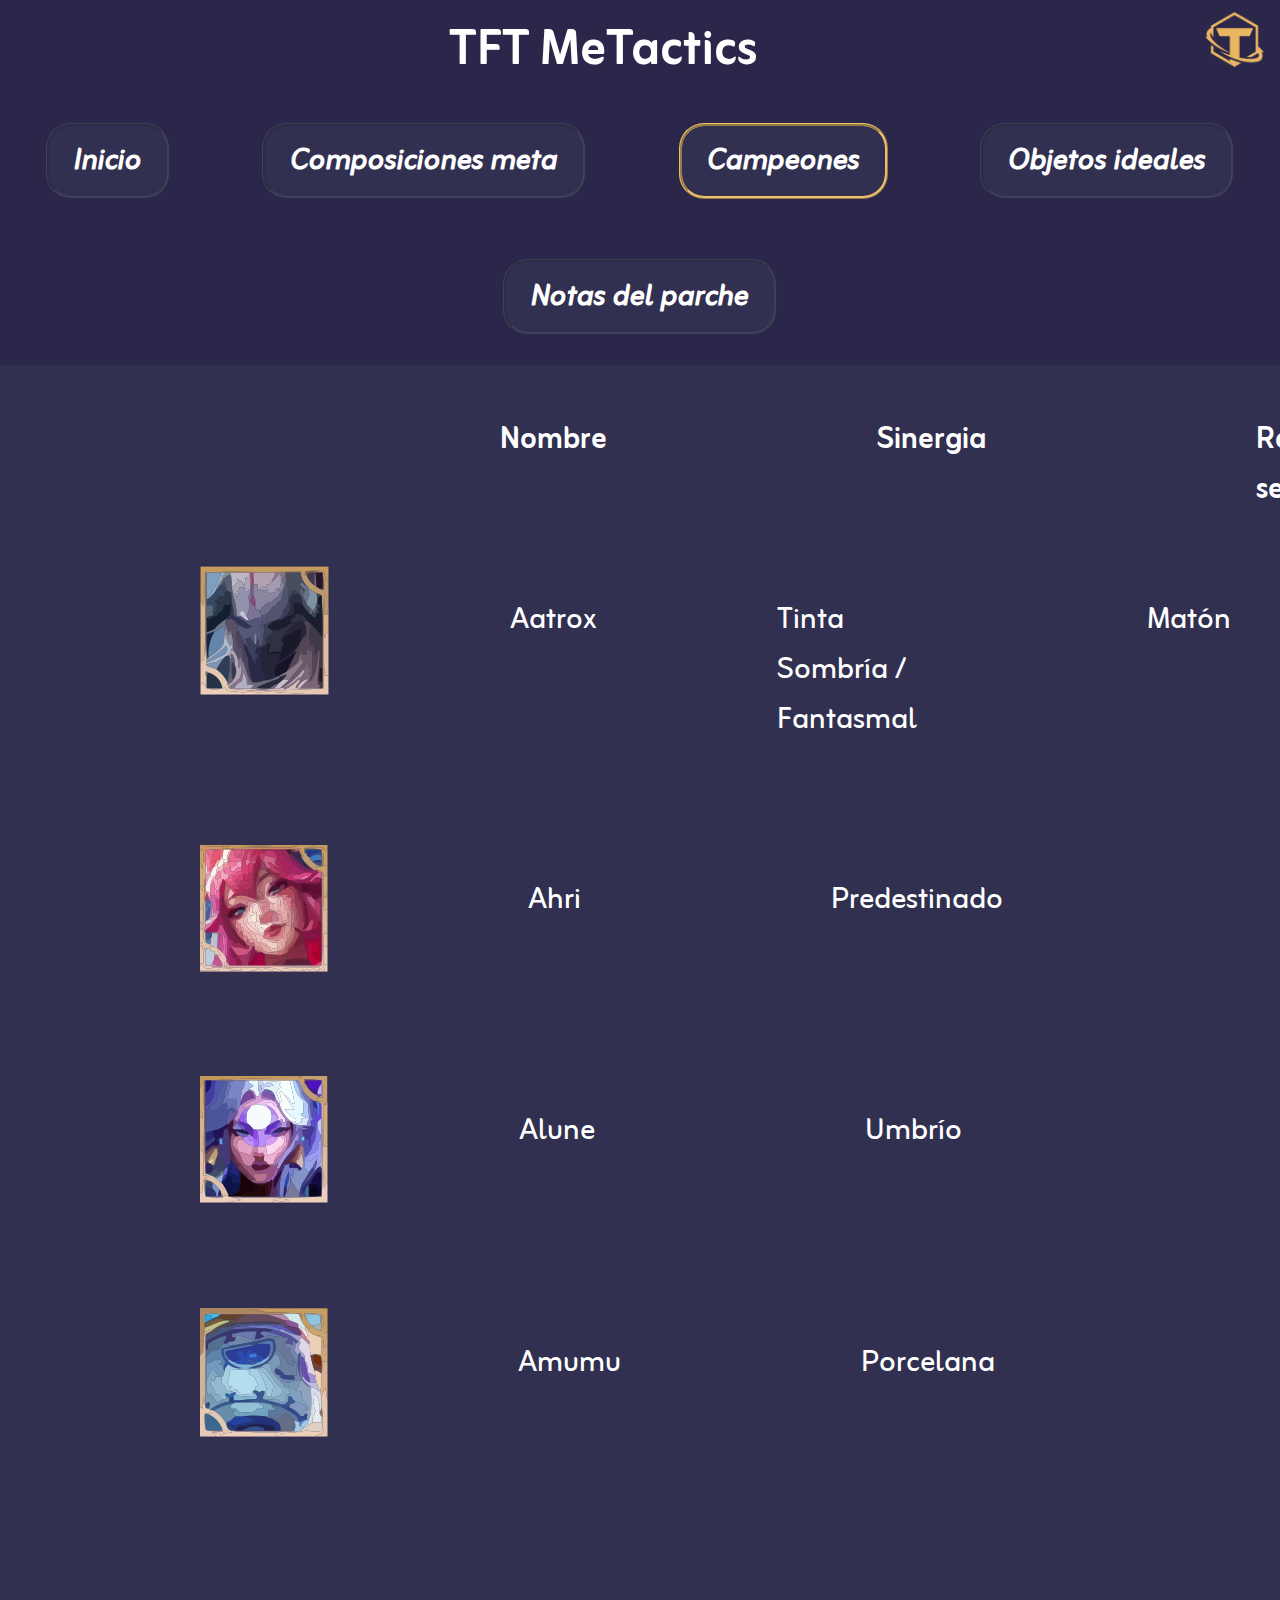
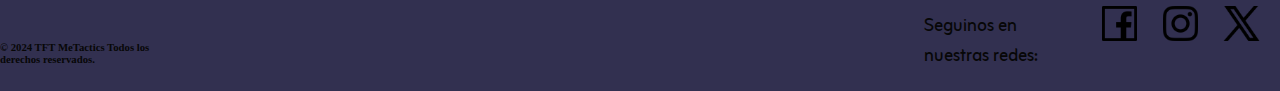
==== pages/campeones.html @ 63b08434 "creacion del cuerpo y parte del css" ====
<!DOCTYPE html>
<html lang="en">
<head>
    <meta charset="UTF-8">
    <meta name="viewport" content="width=device-width, initial-scale=1.0">
    <title>Document</title>
    <link rel="stylesheet" href="../css/styles.css">
</head>
<body>
    <header>
        <div>
        <h2>TFT MeTactics</h2>
        <img src="../assets/img/icono-tft.png" alt="">
        </div>
        <nav>
            <ul>
                <li>
                    <a href="../index.html"><h2>Inicio</h2></a>
                </li>
                <li>
                    <a href="../pages/composiciones.html"><h2>Composiciones meta</h2></a>
                </li>
                <li class="botonCampeones">
                    <a href="#"><h2>Campeones</h2></a>
                </li>
                <li>
                    <a href="../pages/objetos-ideales.html"><h2>Objetos ideales</h2></a>
                </li>
                <li>
                    <a href="../pages/notas-del-parche.html"><h2>Notas del parche</h2></a>
                </li>
            </ul>
        </nav>
    </header>


<main>
    <section class="tabla">
        <ul>
            <li><div class="gridNombre"><h3>Nombre</h3></div></li>
            <li><div class="gridSinergia"><h3>Sinergia</h3></div></li>
            <li><div class="gridRasgoSecun"><h3>Rasgo secundario</h3></div></li>
            <li><div class="gridPosicionamiento"><h3>Posicionamiento</h3></div></li>
        </ul>
    </section>
    <section class="aatrox">
        <ul>
                <li><div class="imgAtrox"><img src="../assets/img/aatrox.png" alt=""></div></li>
                <li><div class="nombreAtrox"><p>Aatrox</p></div></li>
                <li><div class="sinergiaAtrox"><p>Tinta Sombría / Fantasmal</p></div></li>
                <li class="rasgosecunAtrox"><div><p>Matón</p></div></li>
                <li class="posiAtrox"><div><p>Adelante</p></div></li>
        </ul>
        </section>
        <section class="ahri">
            <ul>
                <li class="imgAhri"><div><img src="../assets/img/ahri.png" alt=""></div></li>
                <li class="nombreAhri"><div><p>Ahri</p></div></li>
                <li class="sinergiaAhri"><div><p>Predestinado</p></div></li>
                <li class="rasgosecunAhri"><div><p>Arcanista</p></div></li>
                <li class="posiAhri"><div><p>Atrás</p></div></li>
            </ul>
        </section>
        <section class="alune">
            <ul>
                <li><div class="imgAlune"><img src="../assets/img/alune.png" alt=""></div></li>
                <li><div class="nombreAlune"><p>Alune</p></div></li>
                <li><div class="sinergiaAlune"><p>Umbrío</p></div></li>
                <li><div class="rasgosecunAlune"><p>Conjurador</p></div></li>
                <li><div class="posiAlune"><p>Atrás</p></div></li>
            </ul>
        </section>
        <section class="amumu">
            <ul>
                <li><div class="imgAmumu"><img src="../assets/img/amumu.png" alt=""></div></li>
                <li><div class="nombreAmumu"><p>Amumu</p></div></li>
                <li><div class="sinergiaAmumu"><p>Porcelana</p></div></li>
                <li><div class="rasgosecunAmumu"><p>Tanque</p></div></li>
                <li><div class="posiAmumu"><p>Adelante</p></div></li>
            </ul>
        </section>
    
</main>


    <footer>
        <h6>
            © 2024 TFT MeTactics Todos los derechos reservados.
        </h6>
        
        <p>Seguinos en nuestras redes: </p>
        <div>
        <a href="https://www.facebook.com/"target= "_blank"><img src="../assets/img/facebook logo.png" alt=""></a>
        <a href="https://www.instagram.com/"target= "_blank"><img src="../assets/img/Instagram logo.png" alt=""></a>
        <a href="https://x.com/"target= "_blank"><img src="../assets/img/X logo.png" alt=""></a>
        </div>
    </footer>

</body>
</html>
---- css/styles.css ----
@import url('https://fonts.googleapis.com/css2?family=Open+Sans:ital,wght@0,300..800;1,300..800&family=Zain:wght@200;300;400;700;800;900&display=swap');


*{
    margin: 0;
    padding: 0;
    box-sizing: border-box;
}




header {
    background-color: #2A274B;
    color: white;
    margin: 0;

}

header div {
    size: 5.75rem 100%;
    display: flex;
    justify-content: space-between;
}

header div h2 {
    font-family: "Zain", sans-serif;
    font-weight: 700;
    font-style: normal;
    font-size: 50px;
    width: 100%;
    display: flex;
    justify-content: center;
    align-items: center;
    margin-top: .625rem;
}

header div img {
    display: flex;
    width: 59px;
    height: 59px;
    margin-right: 1rem;
    margin-top: .625rem;
}

header nav ul {
    display: flex;
    list-style: none;
    size: 6.25rem 6.25rem;
    align-items: center;
    flex-direction: row;
    flex-wrap:wrap;
    justify-content: space-around;
}   

header nav ul li {
    margin: 1.875rem;
    padding:  10px 25px;
    border-radius: .3125rem;
    border-color: #7271713a;
    border-style: ridge;
    border-radius: 1.5625rem;
    background-color:#323050;
    
    
}

header nav ul li a{
    font-family: "Zain", sans-serif;
    font-weight: 700;
    font-style: oblique;
    font-size: 20px;
}

.botonInicio {
    border-color: #ebbf6e;
    border-style: ridge;
    
}

.botonCompos {
    border-color: #ebbf6e;
    border-style: ridge;
    
}

.botonCampeones {
    border-color: #ebbf6e;
    border-style: ridge;
}

.botonObjetos {
    border-color: #ebbf6e;
    border-style: ridge;
}

.botonNotas {
    border-color: #ebbf6e;
    border-style: ridge;
}

header nav ul li a {
    
    color: white;
    text-decoration: none;
}


footer {
    width: 100%;
    height: 200px;
    display: flex;
    flex-direction: row;
    background-color: #323050;
    color: #070707;
    padding: 0;
    margin: 0;
}


footer h6{
    text-align: left;
    margin-top: 150px;

}

footer div{
    height: 50%;
    display: flex;
    margin-top: 100px;
    margin-left: 25px;
    color: #9A9A9A;


}

footer p{
    margin-left: 750px;
    margin-top: 120px;
    font-family: "Zain", sans-serif;
    font-size: large;
    font-weight: 500;
    font-style: normal;

}


footer div a{
    display: flex;
    gap: 1.25rem;
    width: 45px;
    height: 45px;
    margin-right: 1rem;
    margin-top: .625rem;
}

main {
    background-color: #323050;
    background-size: cover;
    color: white;
    margin: 0;
    width: 100%;
}




.seccionTituloBienvenida{
    width: 100%;
    height: 600px;
    text-align: center;
    background-image: url("../assets/img/Fabulas-de-tinta-vectorizado.png");
    background-position:top;
    object-fit: contain;
    background-repeat: no-repeat;
    background-size: contain ;
    margin: 0;
    padding-bottom: 0px;

}

.seccionTituloBienvenida h1 {
    size:initial;
    text-align: center;
    color: #D4D4D4;
    text-shadow: #383737;
    padding-top: 1.875rem;
    font-size: 70px;
    font-family: "Zain", sans-serif;
    font-weight: 700;
    font-style: normal;
}


.seccionNotaParche{
    height: 23rem;
    width: 75%;
    margin-left: 250px;
    background-color: #403E5E;
    background-size: 50% 300px;
    padding-top: .3125rem;
    align-items: center center;
    border-color: #7271713a;
    border-style:ridge;
    border-radius: 1.5625rem;
    border-width: 10%;
    display: flex;
    flex-direction: column;
    justify-content: center;
}


.seccionNotaParche div{
    width: 50%;
    height: 30%;
    margin-left: 25%;
    
}



.seccionNotaParche div h2 {
    font-family: "Zain", sans-serif;
    font-weight: 700;
    font-style: normal;
    font-size: 50px;
    width: 100%;
    display: flex;
    justify-content: center;
    align-items: center;
    margin-top: 0rem;
    margin-bottom: 40px;
    background-color: #2A274B;
    background-size:auto;
    border-color: #2A274B;
    border-radius: 1.5625rem;
}



.seccionNotaParche p {
    font-family: "Zain", sans-serif;
    font-weight: 700;
    font-style: normal;
    font-size: 1.25rem;
    width: 100%;
    display: flex;
    justify-content: center;
    align-items: center;
    margin-top: 2rem;
}

.seccionNotaParche ul li {
    font-family: "Zain", sans-serif;
    font-weight: 700;
    font-style: normal;
    font-size: 1.25rem;
    width: 100%;
    display: flex;
    justify-content: center;
    align-items: center;
    margin-top: .0rem;
}

.seccionNotaParche div a {
    color: white;
    text-decoration: none;
    font-family: "Zain", sans-serif;
    font-weight: 700;
    font-style: normal;
    font-size: 1.25rem;
    width: 100%;
    display: flex;
    justify-content: center;
    align-items: center;
    margin-top: .0rem;
}


.titanessegadores{
    font-family: "Zain", sans-serif;
    font-weight: 10;
    font-size: 30px;
    font-style: normal;
    display: flex;
    padding-top: 100px;
    flex-direction: row;
    padding-left: 80px;
    gap: 50px;

}

.titanessegadores div h4{
    padding-top: 50px;
}

.titanessegadores div h3{
    padding-top: 45px;
}


.titanessegadores img {
    height: 100px;
    width: 100px;
    padding-top: 20px;
    
}

.titanessegadores div ul{
    list-style: none;
    display: flex;
    height: 150px;
    flex-direction: row;
    gap: 40px;
    border-color: #2A274B;
    border-style: solid;
    border-radius: 100rem;
    background-color:#2A274B;
    border-width: 10px;

}

.titanessegadores div ul li img{
    height: 100px;
    width: 100px;
    border-radius: 100rem;
}



.maton-tirotruco{
    font-family: "Zain", sans-serif;
    font-weight: 10;
    font-size: 30px;
    font-style: normal;
    display: flex;
    padding-top: 100px;
    flex-direction: row;
    padding-left: 80px;
    gap: 50px;
}

.maton-tirotruco div h4{
    padding-top: 50px;
}

.maton-tirotruco div h3{
    padding-top: 45px;
}

.maton-tirotruco  img {
    height: 100px;
    width: 100px;
    padding-top: 20px;
}

.maton-tirotruco div ul{
    list-style: none;
    display: flex;
    flex-direction: row;
    height: 150px;
    gap: 40px;
    border-color: #2A274B;
    border-style: solid;
    border-radius: 100rem;
    background-color:#2A274B;
    border-width: 10px;
}

.maton-tirotruco div ul li img{
    height: 100px;
    width: 100px;
    border-radius: 100rem;
}

.tinta-sombria{
    font-family: "Zain", sans-serif;
    font-weight: 10;
    font-size: 30px;
    font-style: normal;
    display: flex;
    padding-top: 100px;
    flex-direction: row;
    padding-left: 80px;
    gap: 50px;
}

.tinta-sombria  div h4{
    padding-top: 50px;
}

.tinta-sombria  div h3{
    padding-top: 45px;
}

.tinta-sombria  img {
    height: 100px;
    width: 100px;
    padding-top: 20px;
}

.tinta-sombria div ul{
    list-style: none;
    display: flex;
    flex-direction: row;
    height: 140px;
    gap: 40px;
    border-color: #2A274B;
    border-style: solid;
    border-radius: 100rem;
    background-color:#2A274B;
    border-width: 10px;
}

.tinta-sombria div ul li img{
    height: 100px;
    width: 100px;
    border-radius: 100rem;
}


.roll-eruditos{
    font-family: "Zain", sans-serif;
    font-weight: 10;
    font-size: 30px;
    font-style: normal;
    display: flex;
    padding-top: 100px;
    flex-direction: row;
    padding-left: 80px;
    gap: 50px;
}

.roll-eruditos div h4{
    padding-top: 50px;
}

.roll-eruditos div h3{
    padding-top: 45px;
}

.roll-eruditos img {
    height: 100px;
    width: 100px;
    padding-top: 20px;
}

.roll-eruditos div ul{
    list-style: none;
    display: flex;
    flex-direction: row;
    height: 140px;
    gap: 40px;
    border-color: #2A274B;
    border-style: solid;
    border-radius: 100rem;
    background-color:#2A274B;
    border-width: 10px;
}

.roll-eruditos div ul li img{
    height: 100px;
    width: 100px;
    border-radius: 100rem;
}

.dumplings-mortales{
    font-family: "Zain", sans-serif;
    font-weight: 10;
    font-size: 30px;
    font-style: normal;
    display: flex;
    padding-top: 100px;
    flex-direction: row;
    padding-left: 80px;
    gap: 50px;
}

.dumplings-mortales div h4{
    padding-top: 50px;
}

.dumplings-mortales div h3{
    padding-top: 45px;
}

.dumplings-mortales img{
    height: 100px;
    width: 100px;
    padding-top: 20px;
}

.dumplings-mortales div ul{
    list-style: none;
    display: flex;
    flex-direction: row;
    height: 140px;
    gap: 40px;
    border-color: #2A274B;
    border-style: solid;
    border-radius: 100rem;
    background-color:#2A274B;
    border-width: 10px;
}

.dumplings-mortales div ul li img{
    height: 100px;
    width: 100px;
    border-radius: 100rem;
}

.tabla ul{
    display: flex;
    flex-direction: row;
    padding-left: 500px;
    list-style: none;
    gap: 270px;
    padding-top: 50px;
}

.tabla ul li div h3{
    font-family: "Zain", sans-serif;
    font-weight: 20px;
    font-size: 30px;
}

.aatrox ul{
    display: flex;
    flex-direction: row;
    padding-top: 50px;
    padding-bottom: 50px;
    list-style: none;
    gap: 180px;
    padding-left: 200px;
}

.aatrox ul li div p{
    font-family: "Zain", sans-serif;
    font-weight: 5px;
    font-size: 30px;
    padding-top: 1.875rem;
}


.rasgosecunAtrox{
    padding-left: 50px;
}

.posiAtrox{
    padding-left: 200px;
}


.ahri ul{
    display: flex;
    flex-direction: row;
    padding-top: 50px;
    padding-bottom: 50px;
    list-style: none;
    gap: 200px;
    padding-left: 200px;
}

.ahri ul li div p{
    font-family: "Zain", sans-serif;
    font-weight: 5px;
    font-size: 30px;
    padding-top: 1.875rem;
}

.sinergiaAhri{
    padding-left: 50px;
}

.rasgosecunAhri{
    padding-left: 100px;
}

.posiAhri{
    padding-left: 180px;
}

.alune ul {
    display: flex;
    flex-direction: row;
    padding-top: 50px;
    padding-bottom: 50px;
    list-style: none;
    gap: 190px;
    padding-left: 200px;
}

.alune ul li div p{
    font-family: "Zain", sans-serif;
    font-weight: 5px;
    font-size: 30px;
    padding-top: 1.875rem;
}

.sinergiaAlune{
    padding-left: 80px;
}

.rasgosecunAlune{
    padding-left: 140px;
}

.posiAlune{
    padding-left: 180px;
}

.amumu ul{
    display: flex;
    flex-direction: row;
    padding-top: 50px;
    padding-bottom: 50px;
    list-style: none;
    gap: 190px;
    padding-left: 200px;
}


.amumu ul li div p{
    font-family: "Zain", sans-serif;
    font-weight: 5px;
    font-size: 30px;
    padding-top: 1.875rem;
}

.sinergiaAmumu{
    padding-left: 50px;
}

.rasgosecunAmumu{
    padding-left: 135px;
}

.posiAmumu{
    padding-left: 190px;
}
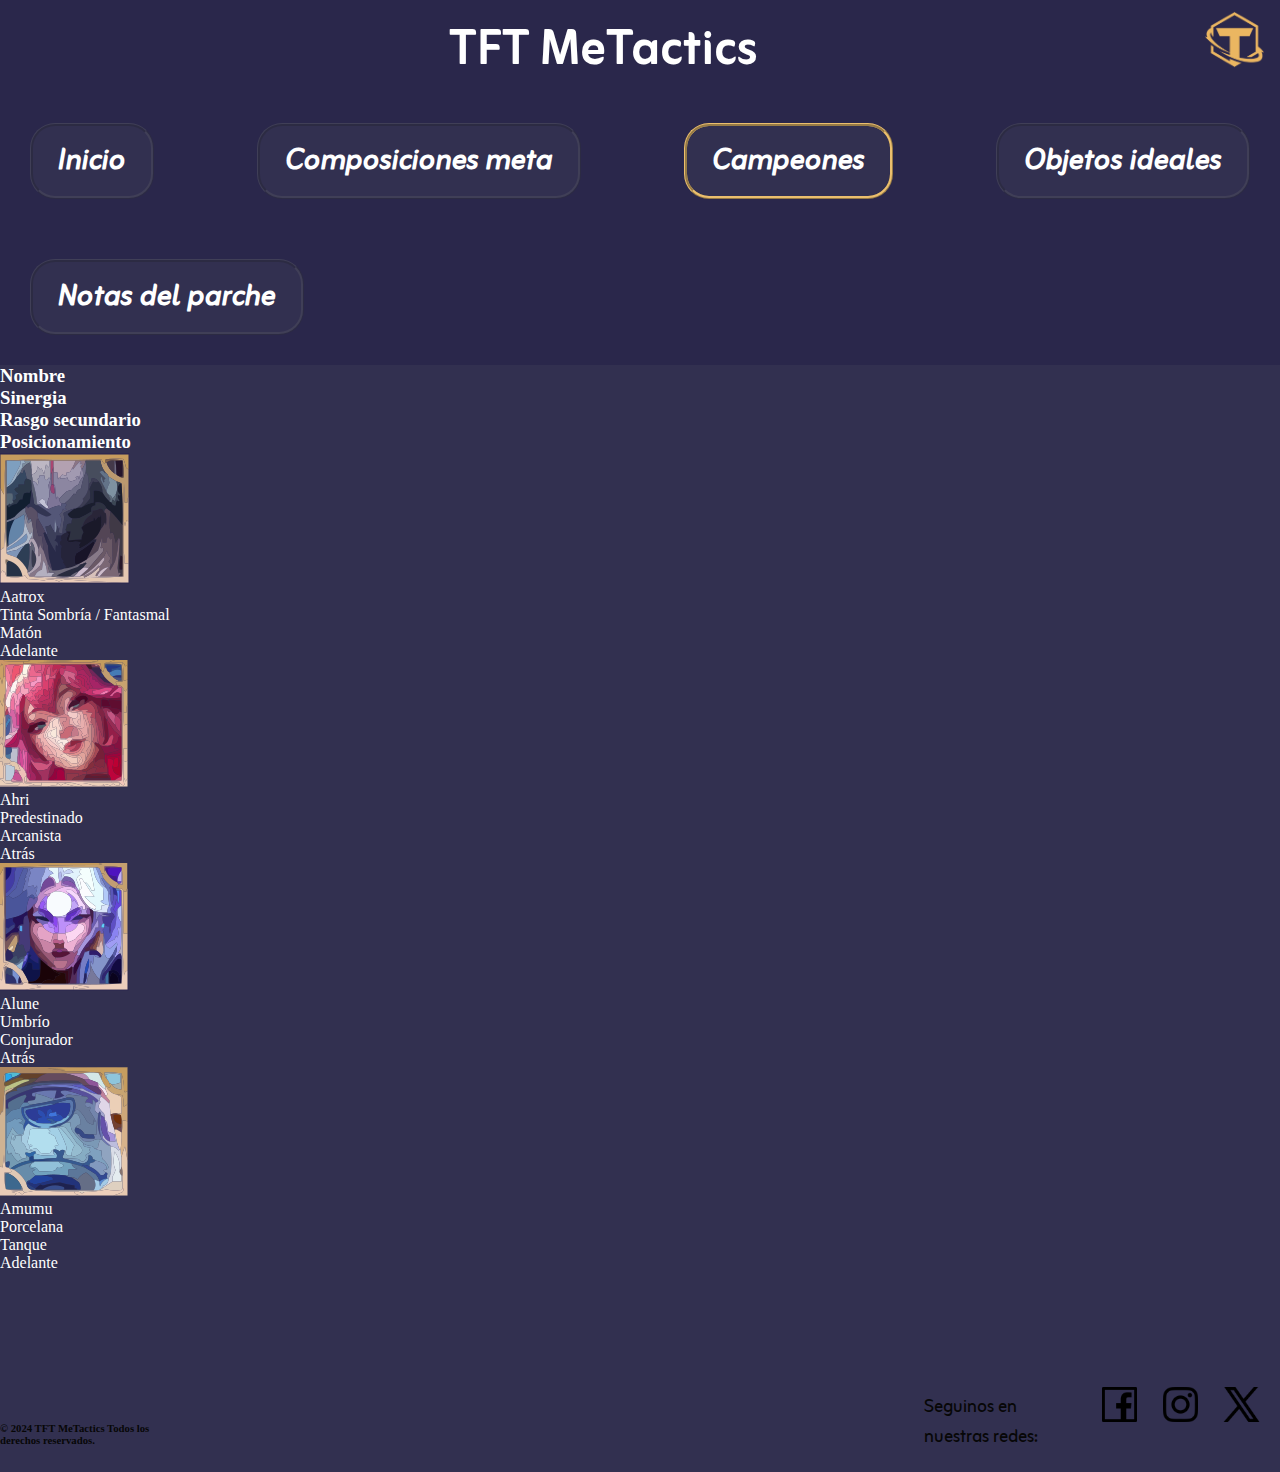
==== commit 499b5413: "Incluyendo SASS en la pag index" ====
--- a/pages/campeones.html
+++ b/pages/campeones.html
@@ -4,7 +4,7 @@
     <meta charset="UTF-8">
     <meta name="viewport" content="width=device-width, initial-scale=1.0">
     <title>Document</title>
-    <link rel="stylesheet" href="../css/styles.css">
+    <link rel="stylesheet" href="../css/style.css">
 </head>
 <body>
     <header>
--- a/css/style.css
+++ b/css/style.css
@@ -0,0 +1,229 @@
+@import url("https://fonts.googleapis.com/css2?family=Open+Sans:ital,wght@0,300..800;1,300..800&family=Zain:wght@200;300;400;700;800;900&display=swap");
+* {
+  margin: 0;
+  padding: 0;
+  box-sizing: border-box;
+}
+
+footer {
+  width: 100%;
+  height: 200px;
+  display: flex;
+  flex-direction: row;
+  background-color: #323050;
+  color: #070707;
+}
+footer h6 {
+  text-align: left;
+  margin-top: 150px;
+}
+footer p {
+  margin-left: 750px;
+  margin-top: 120px;
+  font-family: "Zain", sans-serif;
+  font-size: large;
+  font-weight: 500;
+  font-style: normal;
+}
+footer div {
+  height: 50%;
+  display: flex;
+  margin-top: 100px;
+  margin-left: 25px;
+}
+footer div a {
+  display: flex;
+  gap: 1.25rem;
+  width: 45px;
+  height: 45px;
+  margin-right: 1rem;
+  margin-top: 0.625rem;
+}
+
+header {
+  background-color: #2A274B;
+  color: white;
+  margin: 0;
+}
+header div {
+  size: 5.75rem 100%;
+  display: flex;
+  justify-content: space-between;
+}
+header div h2 {
+  font-family: "Zain", sans-serif;
+  font-weight: 700;
+  font-style: normal;
+  font-size: 50px;
+  width: 100%;
+  display: flex;
+  justify-content: center;
+  align-items: center;
+  margin-top: 0.625rem;
+}
+header div img {
+  display: flex;
+  width: 59px;
+  height: 59px;
+  margin-right: 1rem;
+  margin-top: 0.625rem;
+}
+header nav ul {
+  display: flex;
+  flex-direction: row;
+  flex-wrap: wrap;
+  justify-content: space-between;
+  align-items: center;
+  list-style: none;
+  size: 6.25rem 6.25rem;
+}
+header nav ul li {
+  margin: 1.875rem;
+  padding: 10px 25px;
+  border-radius: 0.3125rem;
+  border-color: rgba(114, 113, 113, 0.2274509804);
+  border-style: ridge;
+  border-radius: 1.5625rem;
+  background-color: #323050;
+}
+header nav ul li a {
+  font-family: "Zain", sans-serif;
+  font-weight: 700;
+  font-style: oblique;
+  font-size: 20px;
+  color: white;
+  text-decoration: none;
+}
+header nav ul li a:hover {
+  color: #ebbf6e;
+}
+
+main {
+  background-color: #323050;
+  background-size: cover;
+  color: white;
+  margin: 0;
+  width: 100%;
+}
+main .seccionTituloBienvenida {
+  width: 100%;
+  height: 600px;
+  text-align: center;
+  background-image: url("../assets/img/Fabulas-de-tinta-vectorizado.png");
+  background-position: top;
+  object-fit: contain;
+  background-repeat: no-repeat;
+  background-size: contain;
+  margin: 0;
+  padding-bottom: 0px;
+}
+main .seccionTituloBienvenida h1 {
+  size: initial;
+  text-align: center;
+  color: #D4D4D4;
+  padding-top: 1.875rem;
+  font-size: 70px;
+  font-family: "Zain", sans-serif;
+  font-weight: 700;
+  font-style: normal;
+}
+main .seccionNotaParche {
+  display: flex;
+  flex-direction: column;
+  flex-wrap: wrap;
+  justify-content: center;
+  align-items: center;
+  height: 23rem;
+  width: 75%;
+  margin-left: 250px;
+  background-color: #403E5E;
+  background-size: 50% 300px;
+  padding-top: 0.3125rem;
+  border-color: rgba(114, 113, 113, 0.2274509804);
+  border-style: ridge;
+  border-radius: 1.5625rem;
+  border-width: 10%;
+}
+main .seccionNotaParche div h2 {
+  display: flex;
+  flex-direction: column;
+  flex-wrap: wrap;
+  justify-content: center;
+  align-items: center;
+  font-family: "Zain", sans-serif;
+  font-weight: 700;
+  font-style: normal;
+  font-size: 50px;
+  width: 100%;
+  margin-bottom: 40px;
+  background-color: #2A274B;
+  background-size: auto;
+  border-color: #2A274B;
+  border-radius: 1.5625rem;
+}
+main .seccionNotaParche div a {
+  display: flex;
+  flex-direction: column;
+  flex-wrap: wrap;
+  justify-content: center;
+  align-items: center;
+  color: white;
+  text-decoration: none;
+  font-family: "Zain", sans-serif;
+  font-weight: 700;
+  font-style: normal;
+  font-size: 1.25rem;
+  width: 100%;
+}
+main .seccionNotaParche p {
+  display: flex;
+  flex-direction: column;
+  flex-wrap: wrap;
+  justify-content: center;
+  align-items: center;
+  font-family: "Zain", sans-serif;
+  font-weight: 700;
+  font-style: normal;
+  font-size: 1.25rem;
+  width: 100%;
+  padding-top: 2.1875rem;
+}
+main .seccionNotaParche ul li {
+  display: flex;
+  flex-direction: column;
+  flex-wrap: wrap;
+  justify-content: center;
+  align-items: center;
+  font-family: "Zain", sans-serif;
+  font-weight: 700;
+  font-style: normal;
+  font-size: 1.25rem;
+  width: 100%;
+}
+
+.botonInicio {
+  border-color: #ebbf6e;
+  border-style: ridge;
+}
+
+.botonCompos {
+  border-color: #ebbf6e;
+  border-style: ridge;
+}
+
+.botonCampeones {
+  border-color: #ebbf6e;
+  border-style: ridge;
+}
+
+.botonObjetos {
+  border-color: #ebbf6e;
+  border-style: ridge;
+}
+
+.botonNotas {
+  border-color: #ebbf6e;
+  border-style: ridge;
+}
+
+/*# sourceMappingURL=style.css.map */
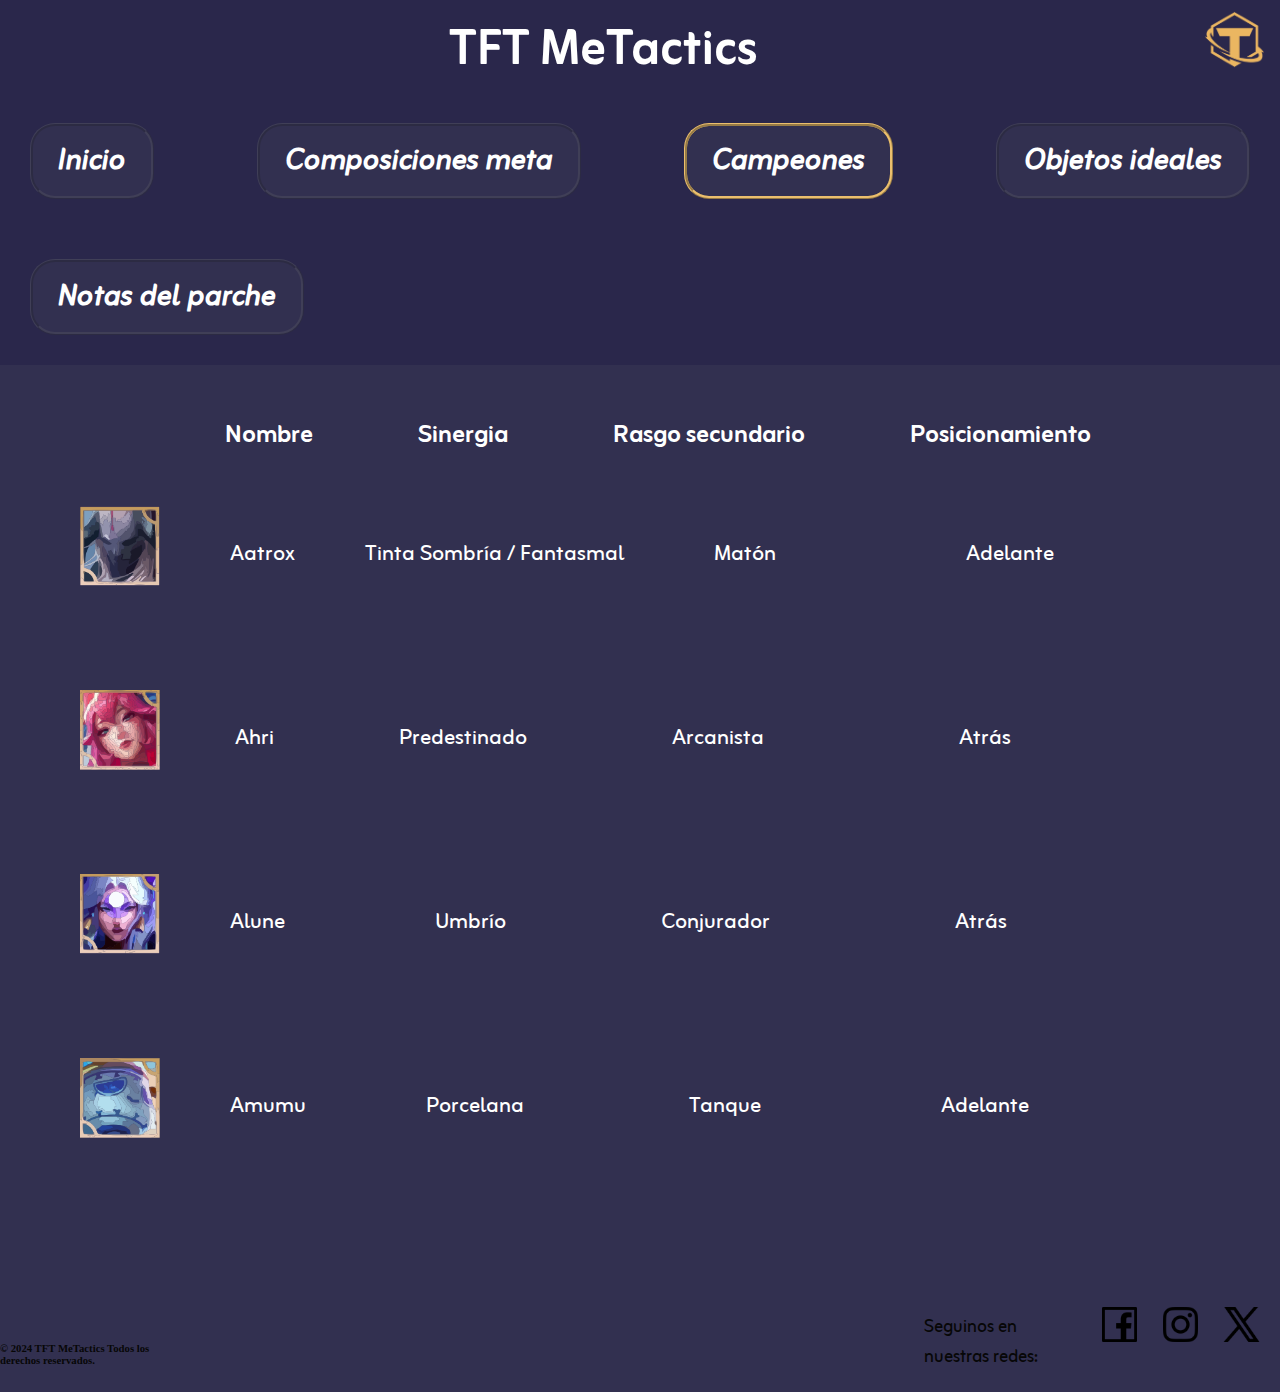
==== commit 5e97e4a1: "Agregado de SEO" ====
--- a/pages/campeones.html
+++ b/pages/campeones.html
@@ -3,7 +3,18 @@
 <head>
     <meta charset="UTF-8">
     <meta name="viewport" content="width=device-width, initial-scale=1.0">
-    <title>Document</title>
+    <meta name="title" content=" TFT MeTactics - Guía tu camino a la victoria ">
+    <meta name="description" content="Tu página para conocer composiciones ideales, campeones, objetos y notas del parche.">
+    <meta name="keywords" content="tft,tft comps,tft patch notes">
+    <meta name="robots" content="noindex, nofollow">
+    <meta name="author" content="Juanma-0">
+    <meta property="og:title" content="TFT MeTactics">
+    <meta property="og:site_name" content="TFT MeTactics - Guía tu camino a la victoria">
+    <meta property="og:url" content="www.TFTMeTactics.com">
+    <meta property="og:description" content="Tu página para conocer composiciones ideales, campeones, objetos y notas del parche.">
+    <meta property="og:type" content="website">
+    <meta property="og:image" content="https://seeklogo.com/images/T/teamfight-tactics-logo-4B66ABB0E4-seeklogo.com.png">
+    <title>TFT MeTactics</title>
     <link rel="stylesheet" href="../css/style.css">
 </head>
 <body>
--- a/css/style.css
+++ b/css/style.css
@@ -198,7 +198,347 @@
   font-weight: 700;
   font-style: normal;
   font-size: 1.25rem;
+  text-align: center;
   width: 100%;
+}
+
+.imagen-s {
+  height: 100px;
+  width: 100px;
+  padding-top: 20px;
+}
+
+.titanessegadores, .tinta-sombria, .dumplings-mortales, .roll-eruditos, .maton-tirotruco {
+  font-family: "Zain", sans-serif;
+  font-weight: 10;
+  font-size: 30px;
+  text-align: center;
+  font-style: normal;
+  display: flex;
+  padding-top: 100px;
+  flex-direction: row;
+  padding-left: 80px;
+  gap: 50px;
+}
+.titanessegadores div h4, .tinta-sombria div h4, .dumplings-mortales div h4, .roll-eruditos div h4, .maton-tirotruco div h4 {
+  padding-top: 3.125rem;
+}
+.titanessegadores div h3, .tinta-sombria div h3, .dumplings-mortales div h3, .roll-eruditos div h3, .maton-tirotruco div h3 {
+  padding-top: 2.8125rem;
+}
+.titanessegadores div ul, .tinta-sombria div ul, .dumplings-mortales div ul, .roll-eruditos div ul, .maton-tirotruco div ul {
+  list-style: none;
+  display: flex;
+  height: 150px;
+  flex-direction: row;
+  gap: 40px;
+  border-color: #2A274B;
+  border-style: solid;
+  border-radius: 100rem;
+  background-color: #2A274B;
+  border-width: 10px;
+}
+.titanessegadores div ul li img, .tinta-sombria div ul li img, .dumplings-mortales div ul li img, .roll-eruditos div ul li img, .maton-tirotruco div ul li img {
+  height: 100px;
+  width: 100px;
+  border-radius: 100rem;
+}
+
+.tinta-sombria div ul, .dumplings-mortales div ul, .roll-eruditos div ul {
+  height: 8.75rem;
+}
+
+.tabla ul {
+  display: flex;
+  list-style: none;
+  flex-direction: row;
+  gap: 16.875rem;
+  padding-left: 500px;
+  padding-top: 3.125rem;
+  padding-bottom: 0rem;
+}
+.tabla ul li div h3 {
+  font-family: "Zain", sans-serif;
+  font-weight: 20px;
+  font-size: 30px;
+}
+
+.aatrox ul {
+  display: flex;
+  list-style: none;
+  flex-direction: row;
+  gap: 11.25rem;
+  padding-left: 12.5rem;
+  padding-top: 3.125rem;
+  padding-bottom: 3.125rem;
+}
+.aatrox ul li div p {
+  font-family: "Zain", sans-serif;
+  font-weight: 5px;
+  font-size: 30px;
+  padding-top: 1.875rem;
+}
+.aatrox ul .rasgosecunAtrox {
+  padding-left: 50px;
+}
+.aatrox ul .posiAtrox {
+  padding-left: 200px;
+}
+
+.ahri ul {
+  display: flex;
+  list-style: none;
+  flex-direction: row;
+  gap: 12.5rem;
+  padding-left: 12.5rem;
+  padding-top: 3.125rem;
+  padding-bottom: 3.125rem;
+}
+.ahri ul li div p {
+  font-family: "Zain", sans-serif;
+  font-weight: 5px;
+  font-size: 30px;
+  padding-top: 1.875rem;
+}
+.ahri ul .sinergiaAhri {
+  padding-left: 50px;
+}
+.ahri ul .rasgosecunAhri {
+  padding-left: 100px;
+}
+.ahri ul .posiAhri {
+  padding-left: 180px;
+}
+
+.alune ul {
+  display: flex;
+  list-style: none;
+  flex-direction: row;
+  gap: 11.875rem;
+  padding-left: 12.5rem;
+  padding-top: 3.125rem;
+  padding-bottom: 3.125rem;
+}
+.alune ul li div p {
+  font-family: "Zain", sans-serif;
+  font-weight: 5px;
+  font-size: 30px;
+  padding-top: 1.875rem;
+}
+.alune ul .sinergiaAlune {
+  padding-left: 80px;
+}
+.alune ul .rasgosecunAlune {
+  padding-left: 140px;
+}
+.alune ul .posiAlune {
+  padding-left: 180px;
+}
+
+.amumu ul {
+  display: flex;
+  list-style: none;
+  flex-direction: row;
+  gap: 11.875rem;
+  padding-left: 12.5rem;
+  padding-top: 3.125rem;
+  padding-bottom: 3.125rem;
+}
+.amumu ul li div p {
+  font-family: "Zain", sans-serif;
+  font-weight: 5px;
+  font-size: 30px;
+  padding-top: 1.875rem;
+}
+.amumu ul .sinergiaAmumu {
+  padding-left: 50px;
+}
+.amumu ul .rasgosecunAmumu {
+  padding-left: 135px;
+}
+.amumu ul .posiAmumu {
+  padding-left: 190px;
+}
+
+.tabla-objetos ul {
+  display: flex;
+  list-style: none;
+  flex-direction: row;
+  gap: 21.875rem;
+  padding-left: 25rem;
+  padding-top: 3.125rem;
+  padding-bottom: 3.125rem;
+}
+.tabla-objetos ul li div h3 {
+  font-family: "Zain", sans-serif;
+  font-weight: 20px;
+  font-size: 30px;
+}
+.tabla-objetos ul .tabla-objetos-armado {
+  padding-left: 100px;
+}
+
+.armadura-petrea ul {
+  display: flex;
+  list-style: none;
+  flex-direction: row;
+  gap: 6.25rem;
+  padding-left: 9.375rem;
+  padding-top: 3.125rem;
+  padding-bottom: 3.125rem;
+}
+.armadura-petrea ul li {
+  text-align: center;
+}
+.armadura-petrea ul li p {
+  padding-top: 20px;
+  font-family: "Zain", sans-serif;
+  font-size: 25px;
+}
+.armadura-petrea ul .campeon-armadura {
+  padding-left: 100px;
+}
+
+.baculo-del-arcangel ul {
+  display: flex;
+  list-style: none;
+  flex-direction: row;
+  gap: 6.25rem;
+  padding-left: 9.375rem;
+  padding-top: 3.125rem;
+  padding-bottom: 3.125rem;
+}
+.baculo-del-arcangel ul li {
+  text-align: center;
+}
+.baculo-del-arcangel ul li p {
+  padding-top: 20px;
+  font-family: "Zain", sans-serif;
+  font-size: 25px;
+}
+.baculo-del-arcangel ul .desc-baculo {
+  padding-left: 120px;
+}
+.baculo-del-arcangel ul .armado-baculo {
+  padding-left: 75px;
+}
+.baculo-del-arcangel ul .campeon-baculo {
+  padding-left: 100px;
+}
+
+.capa-fuego-solar ul {
+  display: flex;
+  list-style: none;
+  flex-direction: row;
+  gap: 6.25rem;
+  padding-left: 9.375rem;
+  padding-top: 3.125rem;
+  padding-bottom: 3.125rem;
+}
+.capa-fuego-solar ul li {
+  text-align: center;
+}
+.capa-fuego-solar ul li p {
+  padding-top: 20px;
+  font-family: "Zain", sans-serif;
+  font-size: 25px;
+}
+.capa-fuego-solar ul .armado-capa {
+  padding-left: 60px;
+}
+.capa-fuego-solar ul .campeon-capa {
+  padding-left: 130px;
+}
+
+.chispa-ionica ul {
+  display: flex;
+  list-style: none;
+  flex-direction: row;
+  gap: 6.25rem;
+  padding-left: 9.375rem;
+  padding-top: 3.125rem;
+  padding-bottom: 3.125rem;
+}
+.chispa-ionica ul li {
+  text-align: center;
+}
+.chispa-ionica ul li p {
+  padding-top: 20px;
+  font-family: "Zain", sans-serif;
+  font-size: 25px;
+}
+.chispa-ionica ul .nombre-chispa {
+  padding-left: 25px;
+}
+.chispa-ionica ul .desc-chispa {
+  padding-left: 35px;
+}
+.chispa-ionica ul .campeon-chispa {
+  padding-left: 50px;
+}
+
+.nota-de-parche {
+  display: flex;
+  flex-direction: column;
+  flex-wrap: wrap;
+  justify-content: center;
+  align-items: center;
+  height: 700px;
+  width: 60%;
+  margin-left: 400px;
+  background-color: #403E5E;
+  background-size: 50% 300px;
+  padding-top: 50px;
+  border-color: rgba(114, 113, 113, 0.2274509804);
+  border-style: ridge;
+  border-radius: 1.5625rem;
+  border-width: 10%;
+  padding-right: 10px;
+}
+.nota-de-parche div h3 {
+  display: flex;
+  flex-direction: column;
+  flex-wrap: wrap;
+  justify-content: center;
+  align-items: center;
+  font-family: "Zain", sans-serif;
+  font-weight: 700;
+  font-style: normal;
+  font-size: 50px;
+  width: 100%;
+  margin-bottom: 40px;
+  background-color: #2A274B;
+  background-size: auto;
+  border-color: #2A274B;
+  border-radius: 1.5625rem;
+}
+.nota-de-parche div p {
+  display: flex;
+  flex-direction: column;
+  flex-wrap: wrap;
+  justify-content: center;
+  align-items: center;
+  font-family: "Zain", sans-serif;
+  font-weight: 700;
+  font-style: normal;
+  font-size: 30px;
+  width: 100%;
+  text-align: center;
+}
+.nota-de-parche div dl {
+  display: flex;
+  flex-direction: column;
+  flex-wrap: wrap;
+  justify-content: center;
+  align-items: center;
+  font-family: "Zain", sans-serif;
+  font-weight: 500;
+  font-style: normal;
+  font-size: 20px;
+  width: 100%;
+  margin-left: 10px;
+  margin-right: 10px;
+  text-align: center;
 }
 
 .botonInicio {
@@ -226,4 +566,1454 @@
   border-style: ridge;
 }
 
+.scale-up-center {
+  -webkit-animation: scale-up-center 0.8s linear both;
+  animation: scale-up-center 0.8s linear both;
+}
+
+@-webkit-keyframes scale-up-center {
+  0% {
+    -webkit-transform: scale(0.5);
+    transform: scale(0.5);
+  }
+  100% {
+    -webkit-transform: scale(1);
+    transform: scale(1);
+  }
+}
+@keyframes scale-up-center {
+  0% {
+    -webkit-transform: scale(0.5);
+    transform: scale(0.5);
+  }
+  100% {
+    -webkit-transform: scale(1);
+    transform: scale(1);
+  }
+}
+@media (max-width: 1440px) {
+  main .seccionNotaParche {
+    margin-left: 170px;
+  }
+  .imagen-s {
+    height: 80px;
+    width: 80px;
+  }
+  .titanessegadores, .maton-tirotruco, .tinta-sombria, .roll-eruditos, .dumplings-mortales {
+    font-size: 25px;
+    gap: 25px;
+  }
+  .titanessegadores div h4, .maton-tirotruco div h4, .tinta-sombria div h4, .roll-eruditos div h4, .dumplings-mortales div h4 {
+    padding-top: 35px;
+  }
+  .titanessegadores div h3, .maton-tirotruco div h3, .tinta-sombria div h3, .roll-eruditos div h3, .dumplings-mortales div h3 {
+    padding-top: 30px;
+  }
+  .titanessegadores div ul, .maton-tirotruco div ul, .tinta-sombria div ul, .roll-eruditos div ul, .dumplings-mortales div ul {
+    gap: 30px;
+    height: 100px;
+  }
+  .titanessegadores div ul li img, .maton-tirotruco div ul li img, .tinta-sombria div ul li img, .roll-eruditos div ul li img, .dumplings-mortales div ul li img {
+    height: 80px;
+    width: 80px;
+    align-items: center;
+    justify-content: center;
+  }
+  .maton-tirotruco {
+    font-size: 25px;
+    gap: 25px;
+  }
+  .maton-tirotruco div h4 {
+    padding-top: 2.1875rem;
+  }
+  .maton-tirotruco div h3 {
+    padding-top: 30px;
+  }
+  .maton-tirotruco div ul {
+    gap: 30px;
+    height: 100px;
+  }
+  .maton-tirotruco div ul li img {
+    height: 75px;
+    width: 75px;
+    align-items: center;
+    justify-content: center;
+  }
+  .tinta-sombria, .roll-eruditos, .dumplings-mortales {
+    font-size: 25px;
+    gap: 25px;
+  }
+  .tinta-sombria div h4, .roll-eruditos div h4, .dumplings-mortales div h4 {
+    padding-top: 35px;
+  }
+  .tinta-sombria div h3, .roll-eruditos div h3, .dumplings-mortales div h3 {
+    padding-top: 30px;
+  }
+  .tinta-sombria div ul, .roll-eruditos div ul, .dumplings-mortales div ul {
+    gap: 30px;
+    height: 100px;
+  }
+  .tinta-sombria div ul li img, .roll-eruditos div ul li img, .dumplings-mortales div ul li img {
+    height: 75px;
+    width: 75px;
+    align-items: center;
+    justify-content: center;
+  }
+  .roll-eruditos {
+    font-size: 25px;
+    gap: 25px;
+  }
+  .roll-eruditos div h4 {
+    padding-top: 35px;
+  }
+  .roll-eruditos div h3 {
+    padding-top: 30px;
+  }
+  .roll-eruditos div ul {
+    gap: 30px;
+    height: 100px;
+  }
+  .roll-eruditos div ul li img {
+    height: 75px;
+    width: 75px;
+    align-items: center;
+    justify-content: center;
+  }
+  .dumplings-mortales {
+    font-size: 25px;
+    gap: 25px;
+  }
+  .dumplings-mortales div h4 {
+    padding-top: 35px;
+  }
+  .dumplings-mortales div h3 {
+    padding-top: 30px;
+  }
+  .dumplings-mortales div ul {
+    gap: 30px;
+    height: 100px;
+  }
+  .dumplings-mortales div ul li img {
+    height: 75px;
+    width: 75px;
+    align-items: center;
+    justify-content: center;
+  }
+  .tabla ul {
+    gap: 150px;
+    padding-left: 350px;
+  }
+  .aatrox ul {
+    gap: 100px;
+    padding-left: 150px;
+  }
+  .aatrox ul li div p {
+    font-size: 25px;
+  }
+  .aatrox ul li .imgAtrox img {
+    width: 100px;
+    height: 100px;
+  }
+  .aatrox ul .posiAtrox {
+    padding-left: 160px;
+  }
+  .ahri ul {
+    gap: 110px;
+    padding-left: 150px;
+  }
+  .ahri ul li div p {
+    font-size: 25px;
+  }
+  .ahri ul .posiAhri {
+    padding-left: 155px;
+  }
+  .ahri ul .imgAhri img {
+    width: 100px;
+    height: 100px;
+  }
+  .alune ul {
+    gap: 100px;
+    padding-left: 150px;
+  }
+  .alune ul li div p {
+    font-size: 25px;
+  }
+  .alune ul li .rasgosecunAlune {
+    padding-left: 130px;
+  }
+  .alune ul li .posiAlune {
+    padding-left: 160px;
+  }
+  .alune ul li .imgAlune img {
+    width: 100px;
+    height: 100px;
+  }
+  .amumu ul {
+    gap: 100px;
+    padding-left: 150px;
+  }
+  .amumu ul li div p {
+    font-size: 25px;
+  }
+  .amumu ul li .imgAmumu img {
+    width: 100px;
+    height: 100px;
+  }
+  .amumu ul li .posiAmumu {
+    padding-left: 160px;
+  }
+  .tabla-objetos ul {
+    gap: 180px;
+    padding-left: 250px;
+  }
+  .tabla-objetos ul .tabla-descripcion {
+    padding-left: 70px;
+  }
+  .armadura-petrea ul {
+    padding-left: 80px;
+    gap: 30px;
+  }
+  .armadura-petrea ul li p {
+    text-align: center;
+  }
+  .armadura-petrea ul .campeon-armadura {
+    padding-left: 0px;
+  }
+  .baculo-del-arcangel ul {
+    padding-left: 80px;
+    gap: 30px;
+  }
+  .baculo-del-arcangel ul .desc-baculo {
+    padding-left: 50px;
+  }
+  .baculo-del-arcangel ul .armado-baculo {
+    padding-left: 10px;
+  }
+  .baculo-del-arcangel ul .campeon-baculo {
+    padding-left: 0px;
+  }
+  .baculo-del-arcangel ul li p {
+    text-align: center;
+  }
+  .capa-fuego-solar ul {
+    padding-left: 80px;
+    gap: 30px;
+  }
+  .capa-fuego-solar ul .desc-capa {
+    padding-left: 10px;
+  }
+  .capa-fuego-solar ul .armado-capa {
+    padding-left: 10px;
+  }
+  .capa-fuego-solar ul .campeon-capa {
+    padding-left: 0px;
+  }
+  .capa-fuego-solar ul li p {
+    text-align: center;
+  }
+  .chispa-ionica ul {
+    padding-left: 80px;
+    gap: 30px;
+  }
+  .chispa-ionica ul .campeon-chispa {
+    padding-left: 0px;
+  }
+  .chispa-ionica ul .nota-de-parche {
+    margin-left: 325px;
+  }
+  .chispa-ionica ul li p {
+    text-align: center;
+  }
+}
+@media (max-width: 1346px) {
+  .tabla-objetos ul {
+    gap: 100px;
+    padding-left: 170px;
+  }
+  .tabla-objetos ul .tabla-descripcion {
+    padding-left: 150px;
+  }
+  .tabla-objetos ul .tabla-objetos-armado {
+    padding-left: 200px;
+  }
+  .tabla-objetos ul li div h3 {
+    font-size: 25px;
+  }
+  .armadura-petrea ul {
+    padding-left: 50px;
+    gap: 25px;
+  }
+  .armadura-petrea ul li p {
+    font-size: 20px;
+    padding-top: 10px;
+  }
+  .armadura-petrea ul li img {
+    width: 80px;
+    height: 80px;
+  }
+  .baculo-del-arcangel ul {
+    padding-left: 50px;
+    gap: 25px;
+  }
+  .baculo-del-arcangel ul .desc-baculo {
+    padding-left: 100px;
+  }
+  .baculo-del-arcangel ul .armado-baculo {
+    padding-left: 50px;
+  }
+  .baculo-del-arcangel ul li p {
+    font-size: 20px;
+    padding-top: 10px;
+  }
+  .baculo-del-arcangel ul li img {
+    width: 80px;
+    height: 80px;
+  }
+  .capa-fuego-solar ul {
+    padding-left: 50px;
+    gap: 25px;
+  }
+  .capa-fuego-solar ul .desc-capa {
+    padding-left: 20px;
+  }
+  .capa-fuego-solar ul .armado-capa {
+    padding-left: 30px;
+  }
+  .capa-fuego-solar ul li p {
+    font-size: 20px;
+    padding-top: 10px;
+  }
+  .capa-fuego-solar ul li img {
+    width: 80px;
+    height: 80px;
+  }
+  .chispa-ionica ul {
+    padding-left: 50px;
+    gap: 25px;
+  }
+  .chispa-ionica ul li p {
+    font-size: 20px;
+    padding-top: 10px;
+  }
+  .chispa-ionica ul li img {
+    width: 80px;
+    height: 80px;
+  }
+}
+@media (max-width: 1302px) {
+  .maton-tirotruco div ul li img {
+    height: 70px;
+    width: 70px;
+  }
+}
+@media (max-width: 1297px) {
+  .tabla ul {
+    gap: 105px;
+    padding-left: 225px;
+  }
+  .tabla ul li div h3 {
+    font-size: 25px;
+  }
+  .aatrox ul {
+    gap: 70px;
+    padding-left: 80px;
+  }
+  .aatrox ul li div p {
+    font-size: 22px;
+  }
+  .aatrox ul li .imgAtrox img {
+    height: 5rem;
+    width: 5rem;
+  }
+  .aatrox ul .posiAtrox {
+    padding-left: 120px;
+  }
+  .aatrox ul .rasgosecunAtrox {
+    padding-left: 20px;
+  }
+  .ahri ul {
+    gap: 75px;
+    padding-left: 80px;
+  }
+  .ahri ul li div p {
+    font-size: 22px;
+  }
+  .ahri ul .imgAhri img {
+    height: 5rem;
+    width: 5rem;
+  }
+  .ahri ul .rasgosecunAhri {
+    padding-left: 70px;
+  }
+  .ahri ul .posiAhri {
+    padding-left: 120px;
+  }
+  .alune ul {
+    gap: 70px;
+    padding-left: 80px;
+  }
+  .alune ul li div p {
+    font-size: 22px;
+  }
+  .alune ul li .imgAlune img {
+    height: 5rem;
+    width: 5rem;
+  }
+  .alune ul li .rasgosecunAlune {
+    padding-left: 85px;
+  }
+  .alune ul li .posiAlune {
+    padding-left: 115px;
+  }
+  .amumu ul {
+    gap: 70px;
+    padding-left: 80px;
+  }
+  .amumu ul li div p {
+    font-size: 22px;
+  }
+  .amumu ul li .imgAmumu img {
+    height: 5rem;
+    width: 5rem;
+  }
+  .amumu ul li .rasgosecunAmumu {
+    padding-left: 95px;
+  }
+  .amumu ul li .posiAmumu {
+    padding-left: 110px;
+  }
+}
+@media (max-width: 1272px) {
+  footer h6 {
+    display: flex;
+    margin-top: 150px;
+    margin-left: 50px;
+  }
+  footer p {
+    margin-left: 500px;
+    margin-top: 125px;
+    font-family: "Zain", sans-serif;
+    font-size: large;
+    font-weight: 500;
+    font-style: normal;
+  }
+  .seccionNotaParche {
+    height: 31.25rem;
+  }
+  .seccionNotaParche div {
+    height: 15%;
+  }
+  .seccionNotaParche div h2 {
+    font-size: 40px;
+    margin-bottom: 0px;
+  }
+  .seccionNotaParche p {
+    padding: 0px;
+    justify-content: center;
+    text-align: center;
+  }
+  .nota-de-parche {
+    margin-left: 18.75rem;
+    height: 800px;
+  }
+}
+@media (max-width: 1257px) {
+  .titanessegadores, .maton-tirotruco, .tinta-sombria, .roll-eruditos, .dumplings-mortales {
+    font-size: 20px;
+    gap: 15px;
+    padding-left: 20px;
+  }
+}
+@media (max-width: 1242px) {
+  .titanessegadores div ul, .maton-tirotruco div ul, .tinta-sombria div ul, .roll-eruditos div ul, .dumplings-mortales div ul {
+    gap: 20px;
+    height: 100px;
+  }
+  .titanessegadores div ul li img, .maton-tirotruco div ul li img, .tinta-sombria div ul li img, .roll-eruditos div ul li img, .dumplings-mortales div ul li img {
+    height: 4.375rem;
+    width: 4.375rem;
+    align-items: center;
+    justify-content: center;
+  }
+  .maton-tirotruco {
+    font-size: 20px;
+    gap: 15px;
+    padding-left: 20px;
+  }
+  .maton-tirotruco div ul {
+    gap: 20px;
+    height: 85px;
+  }
+  .maton-tirotruco div ul li img {
+    height: 3.75rem;
+    width: 3.75rem;
+    align-items: center;
+    justify-content: center;
+  }
+  .tinta-sombria, .roll-eruditos, .dumplings-mortales {
+    font-size: 20px;
+    gap: 15px;
+    padding-left: 20px;
+  }
+  .tinta-sombria div h4, .roll-eruditos div h4, .dumplings-mortales div h4 {
+    padding-top: 33px;
+  }
+  .tinta-sombria div ul, .roll-eruditos div ul, .dumplings-mortales div ul {
+    gap: 20px;
+    height: 85px;
+  }
+  .tinta-sombria div ul li img, .roll-eruditos div ul li img, .dumplings-mortales div ul li img {
+    height: 4.375rem;
+    width: 4.375rem;
+    align-items: center;
+    justify-content: center;
+  }
+  .roll-eruditos {
+    font-size: 20px;
+    gap: 15px;
+    padding-left: 20px;
+  }
+  .roll-eruditos div h4 {
+    padding-top: 35px;
+  }
+  .roll-eruditos div ul {
+    gap: 20px;
+    height: 85px;
+  }
+  .roll-eruditos div ul li img {
+    height: 4.0625rem;
+    width: 4.0625rem;
+    align-items: center;
+    justify-content: center;
+  }
+  .dumplings-mortales {
+    font-size: 20px;
+    gap: 15px;
+    padding-left: 20px;
+  }
+  .dumplings-mortales div ul {
+    gap: 20px;
+    height: 85px;
+  }
+  .dumplings-mortales div ul li img {
+    height: 4.375rem;
+    width: 4.375rem;
+    align-items: center;
+    justify-content: center;
+  }
+}
+@media (max-width: 1142px) {
+  .tabla-objetos ul {
+    gap: 80px;
+    padding-left: 170px;
+  }
+  .tabla-objetos ul .tabla-descripcion {
+    padding-left: 100px;
+  }
+  .tabla-objetos ul .tabla-objetos-armado {
+    padding-left: 100px;
+  }
+}
+@media (max-width: 1024px) {
+  main .seccionNotaParche {
+    margin-left: 140px;
+  }
+  .nota-de-parche {
+    margin-left: 240px;
+    height: 800px;
+  }
+}
+@media (max-width: 972px) {
+  .tabla-objetos ul {
+    gap: 50px;
+    padding-left: 170px;
+  }
+  .tabla-objetos ul .tabla-descripcion {
+    padding-left: 120px;
+  }
+  .tabla-objetos ul .tabla-objetos-armado {
+    padding-left: 130px;
+  }
+  .tabla-objetos ul li div h3 {
+    font-size: 23px;
+  }
+  .titanessegadores, .maton-tirotruco, .tinta-sombria, .roll-eruditos, .dumplings-mortales {
+    font-size: 18px;
+    gap: 13px;
+    padding-left: 10px;
+    padding-top: 70px;
+  }
+  .titanessegadores div h4, .maton-tirotruco div h4, .tinta-sombria div h4, .roll-eruditos div h4, .dumplings-mortales div h4 {
+    padding-top: 30px;
+  }
+  .titanessegadores div h3, .maton-tirotruco div h3, .tinta-sombria div h3, .roll-eruditos div h3, .dumplings-mortales div h3 {
+    padding-top: 25px;
+  }
+  .titanessegadores div ul, .maton-tirotruco div ul, .tinta-sombria div ul, .roll-eruditos div ul, .dumplings-mortales div ul {
+    gap: 15px;
+    height: 80px;
+  }
+  .titanessegadores div ul li img, .maton-tirotruco div ul li img, .tinta-sombria div ul li img, .roll-eruditos div ul li img, .dumplings-mortales div ul li img {
+    height: 3.4375rem;
+    width: 3.4375rem;
+  }
+  .imagen-s {
+    height: 60px;
+    width: 40px;
+  }
+  .maton-tirotruco {
+    font-size: 18px;
+    gap: 13px;
+    padding-left: 10px;
+    padding-top: 70px;
+  }
+  .maton-tirotruco div h4 {
+    padding-top: 30px;
+  }
+  .maton-tirotruco div h3 {
+    padding-top: 25px;
+  }
+  .maton-tirotruco div ul {
+    gap: 15px;
+    height: 70px;
+  }
+  .maton-tirotruco div ul li img {
+    height: 2.8125rem;
+    width: 2.8125rem;
+  }
+  .tinta-sombria, .roll-eruditos, .dumplings-mortales {
+    font-size: 18px;
+    gap: 13px;
+    padding-left: 10px;
+    padding-top: 70px;
+  }
+  .tinta-sombria div h4, .roll-eruditos div h4, .dumplings-mortales div h4 {
+    padding-top: 30px;
+  }
+  .tinta-sombria div h3, .roll-eruditos div h3, .dumplings-mortales div h3 {
+    padding-top: 27px;
+  }
+  .tinta-sombria div ul, .roll-eruditos div ul, .dumplings-mortales div ul {
+    gap: 15px;
+    height: 70px;
+  }
+  .tinta-sombria div ul li img, .roll-eruditos div ul li img, .dumplings-mortales div ul li img {
+    height: 3rem;
+    width: 3rem;
+  }
+  .roll-eruditos {
+    font-size: 18px;
+    gap: 13px;
+    padding-left: 10px;
+    padding-top: 70px;
+  }
+  .roll-eruditos div ul {
+    gap: 15px;
+    height: 70px;
+  }
+  .roll-eruditos div ul li img {
+    height: 3rem;
+    width: 3rem;
+  }
+  .dumplings-mortales {
+    font-size: 18px;
+    gap: 13px;
+    padding-left: 10px;
+    padding-top: 70px;
+  }
+  .dumplings-mortales div ul {
+    gap: 15px;
+    height: 70px;
+  }
+  .dumplings-mortales div ul li img {
+    height: 3.125rem;
+    width: 3.125rem;
+  }
+}
+@media (max-width: 960px) {
+  .tabla ul {
+    gap: 70px;
+    padding-left: 140px;
+  }
+  .tabla ul li div h3 {
+    font-size: 23px;
+  }
+  .aatrox ul {
+    gap: 50px;
+    padding-left: 40px;
+  }
+  .aatrox ul .posiAtrox {
+    padding-left: 90px;
+  }
+  .aatrox ul li .imgAtrox img {
+    height: 3.75rem;
+    width: 3.75rem;
+  }
+  .aatrox ul li div p {
+    font-size: 18px;
+  }
+  .ahri ul {
+    gap: 50px;
+    padding-left: 40px;
+  }
+  .ahri ul li div p {
+    font-size: 18px;
+  }
+  .ahri ul .imgAhri img {
+    height: 3.75rem;
+    width: 3.75rem;
+  }
+  .ahri ul .rasgosecunAhri {
+    padding-left: 40px;
+  }
+  .alune ul {
+    gap: 50px;
+    padding-left: 40px;
+  }
+  .alune ul li div p {
+    font-size: 18px;
+  }
+  .alune ul li .imgAlune img {
+    height: 3.75rem;
+    width: 3.75rem;
+  }
+  .alune ul li .sinergiaAlune {
+    padding-left: 60px;
+  }
+  .alune ul li .rasgosecunAlune {
+    padding-left: 60px;
+  }
+  .alune ul li .posiAlune {
+    padding-left: 110px;
+  }
+  .amumu ul {
+    gap: 50px;
+    padding-left: 40px;
+  }
+  .amumu ul li div p {
+    font-size: 18px;
+  }
+  .amumu ul li .imgAmumu img {
+    height: 3.75rem;
+    width: 3.75rem;
+  }
+  .amumu ul li .rasgosecunAmumu {
+    padding-left: 50px;
+  }
+}
+@media (max-width: 930px) {
+  footer p {
+    margin-top: 120px;
+    margin-left: 250px;
+  }
+  footer h6 {
+    margin-top: 130px;
+  }
+  .nota-de-parche {
+    margin-left: 180px;
+    height: 850px;
+  }
+}
+@media (max-width: 902px) {
+  main .seccionNotaParche div h2 {
+    font-size: 35px;
+  }
+}
+@media (max-width: 876px) {
+  .nota-de-parche {
+    margin-left: 180px;
+    height: 820px;
+  }
+  .nota-de-parche div h3 {
+    font-size: 45px;
+  }
+  .nota-de-parche div dl {
+    font-size: 18px;
+  }
+  .nota-de-parche p {
+    font-size: 25px;
+    margin-bottom: 10px;
+  }
+  .tabla-objetos ul .tabla-descripcion {
+    padding-left: 80px;
+  }
+  .tabla-objetos ul .tabla-objetos-armado {
+    padding-left: 100px;
+  }
+}
+@media (max-width: 809px) {
+  main .seccionNotaParche p {
+    font-size: 18px;
+  }
+  main .seccionNotaParche ul li {
+    font-size: 18px;
+  }
+  .tabla-objetos ul .tabla-descripcion {
+    padding-left: 80px;
+  }
+  .tabla-objetos ul .tabla-objetos-armado {
+    padding-left: 60px;
+  }
+  main .nota-de-parche {
+    height: 850px;
+    width: 70%;
+    margin-left: 100px;
+  }
+  main .nota-de-parche div h3 {
+    margin-bottom: 20px;
+  }
+}
+@media (max-width: 768px) {
+  header nav ul li {
+    margin: 10px;
+  }
+  main .seccionNotaParche {
+    margin-left: 100px;
+  }
+  main .seccionNotaParche div h2 {
+    margin-top: 20px;
+    font-size: 30px;
+  }
+  main .seccionNotaParche p {
+    padding-top: 30px;
+  }
+  .tabla-objetos ul .tabla-descripcion {
+    padding-left: 40px;
+  }
+  .baculo-del-arcangel div ul .desc-baculo {
+    padding-left: 30px;
+  }
+}
+@media (max-width: 729px) {
+  main .seccionNotaParche {
+    height: 450px;
+  }
+  .imagen-s {
+    height: 2.5rem;
+    width: 1.875rem;
+    padding-top: 13px;
+  }
+  .titanessegadores, .maton-tirotruco, .tinta-sombria, .roll-eruditos, .dumplings-mortales {
+    font-size: 10px;
+    gap: 5px;
+    padding-left: 5px;
+    padding-top: 50px;
+  }
+  .titanessegadores div h4, .maton-tirotruco div h4, .tinta-sombria div h4, .roll-eruditos div h4, .dumplings-mortales div h4 {
+    padding-top: 20px;
+  }
+  .titanessegadores div h3, .maton-tirotruco div h3, .tinta-sombria div h3, .roll-eruditos div h3, .dumplings-mortales div h3 {
+    padding-top: 18px;
+  }
+  .titanessegadores div ul, .maton-tirotruco div ul, .tinta-sombria div ul, .roll-eruditos div ul, .dumplings-mortales div ul {
+    gap: 5px;
+    height: 50px;
+  }
+  .titanessegadores div ul li img, .maton-tirotruco div ul li img, .tinta-sombria div ul li img, .roll-eruditos div ul li img, .dumplings-mortales div ul li img {
+    height: 1.875rem;
+    width: 1.875rem;
+  }
+  .tabla ul {
+    gap: 3.125rem;
+  }
+  .tabla ul li .gridPosicionamiento {
+    padding-left: 0px;
+  }
+  .aatrox ul .posiAtrox {
+    padding-left: 40px;
+  }
+  .ahri ul .posiAhri {
+    padding-left: 65px;
+  }
+  .alune ul li .posiAlune {
+    padding-left: 50px;
+  }
+  .amumu ul li .posiAmumu {
+    padding-left: 55px;
+  }
+  .nota-de-parche {
+    width: 80%;
+    margin-left: 80px;
+    height: 750px;
+  }
+  .nota-de-parche div h3 {
+    margin-bottom: 20px;
+    font-size: 40px;
+  }
+  .nota-de-parche div dl {
+    font-size: 17px;
+  }
+  .nota-de-parche p {
+    font-size: 20px;
+    margin-bottom: 10px;
+  }
+  .tabla-objetos ul {
+    gap: 40px;
+    padding-left: 70px;
+    padding-bottom: 0px;
+  }
+  .tabla-objetos ul li div h3 {
+    font-size: 20px;
+    text-align: center;
+  }
+  .tabla-descripcion {
+    padding-left: 0px;
+  }
+  .tabla-objetos-armado {
+    margin-left: 60px;
+  }
+  .armadura-petrea ul {
+    padding-left: 5px;
+    gap: 10px;
+    padding-bottom: 0px;
+  }
+  .armadura-petrea ul li p {
+    font-size: 15px;
+    padding-top: 0px;
+  }
+  .armadura-petrea ul li img {
+    height: 2.5rem;
+    width: 2.5rem;
+  }
+  .baculo-del-arcangel ul {
+    padding-left: 5px;
+    gap: 10px;
+    padding-bottom: 0px;
+  }
+  .baculo-del-arcangel ul li p {
+    font-size: 15px;
+    padding-top: 0px;
+  }
+  .baculo-del-arcangel ul li img {
+    height: 2.5rem;
+    width: 2.5rem;
+  }
+  .baculo-del-arcangel ul .desc-baculo {
+    padding-left: 10px;
+  }
+  .baculo-del-arcangel ul .armado-baculo {
+    padding-left: 0px;
+  }
+  .capa-fuego-solar ul {
+    padding-left: 5px;
+    gap: 10px;
+    padding-bottom: 0px;
+  }
+  .capa-fuego-solar ul li p {
+    font-size: 15px;
+    padding-top: 0px;
+  }
+  .capa-fuego-solar ul li img {
+    height: 2.5rem;
+    width: 2.5rem;
+  }
+  .chispa-ionica ul {
+    padding-left: 5px;
+    gap: 10px;
+    padding-bottom: 0px;
+  }
+  .chispa-ionica ul li p {
+    font-size: 15px;
+    padding-top: 0px;
+  }
+  .chispa-ionica ul li img {
+    height: 2.5rem;
+    width: 2.5rem;
+  }
+  .chispa-ionica ul .desc-chispa {
+    padding-left: 0px;
+  }
+}
+@media (max-width: 681px) {
+  header nav ul {
+    flex-direction: row;
+  }
+  header nav ul li a {
+    font-size: 13px;
+  }
+  footer div a {
+    display: flex;
+    gap: 1.25rem;
+    width: 20px;
+    height: 20px;
+    margin-right: 1rem;
+    margin-top: 50px;
+  }
+  footer p {
+    display: flex;
+    font-size: 8px;
+    margin-top: 100px;
+    margin-left: 150px;
+    align-items: center;
+    text-align: center;
+  }
+  footer h6 {
+    font-size: 8px;
+    margin-bottom: 50px;
+  }
+  main .seccionTituloBienvenida {
+    width: 100%;
+    height: 500px;
+  }
+  main .seccionTituloBienvenida h1 {
+    font-size: 50px;
+    margin-bottom: 50px;
+    padding-top: 1.875rem;
+  }
+  main .seccionNotaParche {
+    padding-bottom: 0px;
+    margin-left: 70px;
+    height: 350px;
+    margin-left: 100px;
+  }
+  main .seccionNotaParche div h2 {
+    margin-top: 5px;
+    font-size: 20px;
+    text-align: center;
+  }
+  main .seccionNotaParche div a {
+    font-size: 15px;
+  }
+  main .seccionNotaParche ul li {
+    font-size: 15px;
+  }
+  main .seccionNotaParche p {
+    padding-top: 10px;
+    font-size: 15px;
+  }
+}
+@media (max-width: 672px) {
+  .tabla ul {
+    gap: 40px;
+  }
+  .tabla ul li div h3 {
+    font-size: 1.125rem;
+  }
+  .tabla ul li .gridSinergia {
+    padding-left: 40px;
+  }
+  .aatrox ul {
+    gap: 30px;
+  }
+  .ahri ul {
+    gap: 30px;
+  }
+  .alune ul {
+    gap: 30px;
+  }
+  .amumu ul {
+    gap: 30px;
+  }
+}
+@media (max-width: 606px) {
+  .tabla-objetos ul .tabla-objetos-armado {
+    padding-left: 0px;
+  }
+}
+@media (max-width: 592px) {
+  main .seccionNotaParche {
+    margin-left: 5rem;
+  }
+  .tabla ul {
+    gap: 25px;
+    padding-left: 80px;
+  }
+  .tabla ul li .gridSinergia {
+    padding-left: 30px;
+  }
+  .aatrox ul {
+    padding-left: 20px;
+    gap: 20px;
+  }
+  .aatrox ul li .imgAtrox {
+    padding-top: 20px;
+  }
+  .aatrox ul li .imgAtrox img {
+    height: 2.5rem;
+    width: 2.5rem;
+  }
+  .ahri ul {
+    padding-left: 20px;
+    gap: 20px;
+  }
+  .ahri ul .imgAhri div {
+    padding-top: 20px;
+  }
+  .ahri ul .imgAhri div img {
+    height: 2.5rem;
+    width: 2.5rem;
+  }
+  .alune ul {
+    padding-left: 20px;
+    gap: 20px;
+  }
+  .alune ul li .imgAlune {
+    padding-top: 20px;
+  }
+  .alune ul li .imgAlune img {
+    height: 2.5rem;
+    width: 2.5rem;
+  }
+  .amumu ul {
+    padding-left: 20px;
+    gap: 20px;
+  }
+  .amumu ul li .imgAmumu {
+    padding-top: 20px;
+  }
+  .amumu ul li .imgAmumu img {
+    height: 2.5rem;
+    width: 2.5rem;
+  }
+  .tabla-objetos ul {
+    padding-left: 50px;
+    gap: 1.875rem;
+  }
+  .tabla-objetos ul .tabla-descripcion {
+    padding-left: 0px;
+    margin-left: 50px;
+  }
+  .tabla-objetos ul .tabla-objetos-armado {
+    margin-left: 40px;
+  }
+  main .nota-de-parche {
+    width: 85%;
+    margin-left: 40px;
+    height: 850px;
+  }
+}
+@media (max-width: 509px) {
+  main .seccionTituloBienvenida {
+    height: 300px;
+  }
+  main .seccionTituloBienvenida h1 {
+    font-size: 30px;
+  }
+  main .seccionNotaParche {
+    margin-left: 50px;
+    height: 400px;
+  }
+  .imagen-s {
+    height: 30px;
+    width: 20px;
+    padding-top: 15px;
+  }
+  .titanessegadores, .maton-tirotruco, .tinta-sombria, .roll-eruditos, .dumplings-mortales {
+    font-size: 7px;
+    gap: 5px;
+    padding-left: 1px;
+    padding-top: 30px;
+  }
+  .titanessegadores div h4, .maton-tirotruco div h4, .tinta-sombria div h4, .roll-eruditos div h4, .dumplings-mortales div h4 {
+    padding-top: 18px;
+  }
+  .titanessegadores div h3, .maton-tirotruco div h3, .tinta-sombria div h3, .roll-eruditos div h3, .dumplings-mortales div h3 {
+    padding-top: 17px;
+  }
+  .titanessegadores div ul, .maton-tirotruco div ul, .tinta-sombria div ul, .roll-eruditos div ul, .dumplings-mortales div ul {
+    gap: 5px;
+    height: 40px;
+  }
+  .titanessegadores div ul li img, .maton-tirotruco div ul li img, .tinta-sombria div ul li img, .roll-eruditos div ul li img, .dumplings-mortales div ul li img {
+    height: 1.25rem;
+    width: 1.25rem;
+  }
+  .tabla ul {
+    gap: 20px;
+    padding-left: 60px;
+  }
+  .tabla ul li div h3 {
+    font-size: 15px;
+  }
+  .tabla ul li .gridSinergia {
+    padding-left: 0px;
+  }
+  .aatrox ul {
+    gap: 10px;
+  }
+  .aatrox ul li div p {
+    font-size: 13px;
+  }
+  .ahri ul {
+    gap: 10px;
+  }
+  .ahri ul .sinergiaAhri {
+    padding-left: 20px;
+  }
+  .ahri ul li div p {
+    font-size: 13px;
+  }
+  .alune ul {
+    gap: 10px;
+  }
+  .alune ul li .sinergiaAlune {
+    padding-left: 1.25rem;
+  }
+  .alune ul li div p {
+    font-size: 13px;
+  }
+  .amumu ul {
+    gap: 10px;
+  }
+  .amumu ul li .sinergiaAmumu {
+    padding-left: 1.25rem;
+  }
+  .amumu ul li div p {
+    font-size: 13px;
+  }
+  .tabla-objetos ul {
+    gap: 12px;
+    padding-left: 50px;
+    padding-bottom: 0px;
+  }
+  .tabla-objetos ul .tabla-objetos-armado {
+    padding-left: 5px;
+  }
+  .tabla-objetos ul li div h3 {
+    font-size: 18px;
+    text-align: center;
+  }
+  main .nota-de-parche {
+    width: 80%;
+    margin-left: 45px;
+    height: 800px;
+  }
+  main .nota-de-parche div h3 {
+    font-size: 35px;
+  }
+  main .nota-de-parche div dl {
+    font-size: 15px;
+  }
+  main .nota-de-parche p {
+    font-size: 18px;
+    margin-bottom: 5px;
+  }
+}
+@media (max-width: 407px) {
+  .tabla-objetos ul {
+    gap: 10px;
+    padding-left: 50px;
+    padding-bottom: 0px;
+  }
+  .tabla-objetos ul .tabla-objetos-armado {
+    padding-left: 5px;
+  }
+  .tabla-objetos ul .tabla-descripcion {
+    padding-left: 0px;
+  }
+  .tabla-objetos ul li div h3 {
+    font-size: 15px;
+  }
+  .armadura-petrea ul {
+    padding-left: 1px;
+    gap: 5px;
+    padding-bottom: 0px;
+  }
+  .armadura-petrea ul li p {
+    font-size: 12px;
+    padding-top: 0px;
+  }
+  .baculo-del-arcangel ul {
+    padding-left: 1px;
+    gap: 5px;
+    padding-bottom: 0px;
+  }
+  .baculo-del-arcangel ul li p {
+    font-size: 12px;
+    padding-top: 0px;
+  }
+  .capa-fuego-solar ul {
+    padding-left: 1px;
+    gap: 5px;
+    padding-bottom: 0px;
+  }
+  .capa-fuego-solar ul li p {
+    font-size: 12px;
+    padding-top: 0px;
+  }
+  .chispa-ionica ul {
+    padding-left: 1px;
+    gap: 5px;
+    padding-bottom: 0px;
+  }
+  .chispa-ionica ul li p {
+    font-size: 12px;
+    padding-top: 0px;
+  }
+}
+@media (max-width: 396px) {
+  footer p {
+    margin-left: 40px;
+  }
+}
+@media (max-width: 384px) {
+  .tabla ul {
+    gap: 20px;
+    padding-left: 50px;
+  }
+  .tabla ul li div h3 {
+    font-size: 13px;
+  }
+  .aatrox ul {
+    gap: 15px;
+    padding-left: 5px;
+    padding-bottom: 10px;
+    padding-top: 20px;
+  }
+  .aatrox ul li div p {
+    font-size: 10px;
+    padding-top: 10px;
+  }
+  .aatrox ul li .imgAtrox {
+    padding-top: 0px;
+  }
+  .aatrox ul li .imgAtrox img {
+    height: 1.875rem;
+    width: 1.875rem;
+  }
+  .ahri ul {
+    gap: 15px;
+    padding-left: 5px;
+    padding-bottom: 10px;
+    padding-top: 20px;
+  }
+  .ahri ul .imgAhri div {
+    padding-top: 0px;
+  }
+  .ahri ul .imgAhri div img {
+    height: 1.875rem;
+    width: 1.875rem;
+  }
+  .ahri ul .posiAhri {
+    padding-left: 50px;
+  }
+  .ahri ul li div p {
+    font-size: 10px;
+    padding-top: 10px;
+  }
+  .alune ul {
+    gap: 15px;
+    padding-left: 5px;
+    padding-bottom: 10px;
+    padding-top: 20px;
+  }
+  .alune ul li .posiAlune {
+    padding-left: 40px;
+  }
+  .alune ul li .rasgosecunAlune {
+    padding-left: 55px;
+  }
+  .alune ul li .imgAlune {
+    padding-top: 0px;
+  }
+  .alune ul li .imgAlune img {
+    height: 1.875rem;
+    width: 1.875rem;
+  }
+  .alune ul li div p {
+    font-size: 10px;
+    padding-top: 10px;
+  }
+  .amumu ul {
+    gap: 15px;
+    padding-left: 5px;
+    padding-bottom: 50px;
+    padding-top: 20px;
+  }
+  .amumu ul li .posiAmumu {
+    padding-left: 40px;
+  }
+  .amumu ul li .imgAmumu {
+    padding-top: 0px;
+  }
+  .amumu ul li .imgAmumu img {
+    height: 1.875rem;
+    width: 1.875rem;
+  }
+  .amumu ul li div p {
+    font-size: 10px;
+    padding-top: 10px;
+  }
+}
+@media (max-width: 375px) {
+  footer h6 {
+    display: flex;
+    font-size: 10px;
+    margin-top: 150px;
+    margin-left: 0px;
+  }
+  footer p {
+    margin-left: 0px;
+    margin-top: 125px;
+    font-family: "Zain", sans-serif;
+    font-size: 10px;
+    font-weight: 500;
+    font-style: normal;
+  }
+  header div h2 {
+    font-size: 30px;
+  }
+  header nav ul li a {
+    font-size: 10px;
+  }
+  main .seccionTituloBienvenida {
+    height: 250px;
+  }
+  main .seccionTituloBienvenida h1 {
+    font-size: 25px;
+  }
+  main .seccionNotaParche {
+    margin-left: 40px;
+    padding-top: 30px;
+    padding-bottom: 0px;
+  }
+  main .seccionNotaParche p {
+    padding-top: 0px;
+    font-size: 12px;
+  }
+  main .seccionNotaParche ul li {
+    font-size: 12px;
+  }
+  main .seccionNotaParche div h2 {
+    margin-top: 5px;
+    font-size: 15px;
+    text-align: center;
+  }
+  main .seccionNotaParche div a {
+    font-size: 12px;
+  }
+}
+@media (max-width: 368px) {
+  .tabla ul {
+    gap: 10px;
+  }
+  .aatrox ul {
+    gap: 10px;
+  }
+  .ahri ul {
+    gap: 10px;
+  }
+  .alune ul {
+    gap: 10px;
+  }
+  .alune ul li .posiAlune {
+    padding-left: 45px;
+  }
+  .amumu ul {
+    gap: 10px;
+  }
+  .tabla-objetos ul {
+    gap: 10px;
+  }
+  .tabla-objetos ul .tabla-descripcion {
+    margin-left: 10px;
+  }
+  .tabla-objetos ul .tabla-objetos-armado {
+    margin-left: 0px;
+  }
+  main .nota-de-parche {
+    height: 900px;
+  }
+}
+
 /*# sourceMappingURL=style.css.map */
